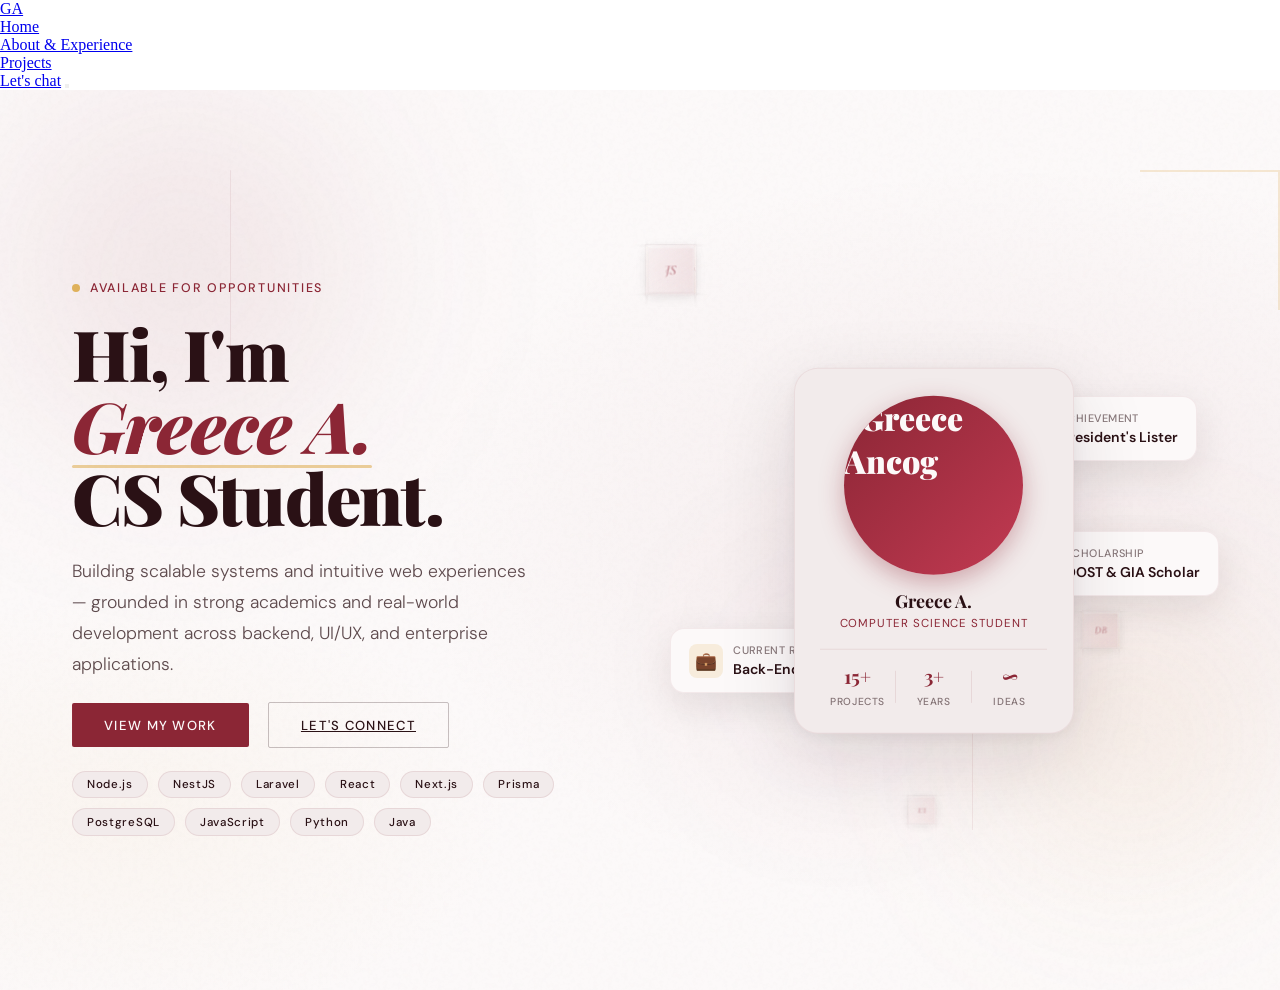
==== index.html @ cc5d1c31 "Convert React components to static HTML5" ====
<!DOCTYPE html>
<html lang="en">
<head>
    <meta charset="UTF-8">
    <meta name="viewport" content="width=device-width, initial-scale=1.0">
    <title>Prelim Milestone - Home</title>
    <!-- Globals -->
    <link rel="stylesheet" href="index.css">
    <link rel="stylesheet" href="App.css">
    <!-- Page Specific -->
    <link rel="stylesheet" href="CSS/Hero.css">
    <link rel="stylesheet" href="CSS/Footer.css">
</head>
<body>

    <!-- Add this directly under the <body> tag in all HTML files -->
    <nav class="navbar floating-pill" id="navbar">
        <div class="nav-container">
            <!-- Ensure GA links to your new index.html -->
            <a href="index.html" class="nav-logo">GA</a>

            <ul class="nav-links" id="nav-links">
                <!-- Point these to the correct physical files -->
                <li><a href="index.html">Home</a></li>
                <li><a href="about.html">About & Experience</a></li>
                <li><a href="projects.html">Projects</a></li>
            </ul>

            <div class="nav-actions">
                <!-- Keep the Let's Chat button pointing to the contact section on the projects page -->
                <a href="projects.html#contact" class="btn-chat">Let's chat</a>
                <button class="hamburger" id="hamburger" aria-label="Toggle navigation">
                    <span></span><span></span><span></span>
                </button>
            </div>
        </div>
    </nav>
<section class="hero-root">

    <!-- Background: Blobs -->
    <div class="blob blob-1 visible"></div>
    <div class="blob blob-2 visible"></div>
    <div class="blob blob-3 visible"></div>

    <!-- Background: Noise + Decorative -->
    <div class="grain"></div>
    <div class="deco-line deco-line-1"></div>
    <div class="deco-line deco-line-2"></div>
    <div class="deco-line deco-line-3"></div>
    <div class="corner-accent"></div>

    <!-- Background: 3D Cube Field (static placeholder cubes) -->
    <div class="cube-field">

        <div class="cube-wrapper visible" style="left: 15%; top: 20%; transform: translate(-50%, -50%); z-index: 2; --cube-size: 48px; --cube-half: 24px; --cube-opacity: 0.6; --cube-blur: 0px; --cube-duration: 4s; --cube-delay: 0s; --cube-rot-x: 20; --cube-rot-y: 30; --cube-rot-z: 10; --cube-glow: 0.4;">
            <div class="cube">
                <div class="face face--front"><span class="face-label">JS</span></div>
                <div class="face face--back"><span class="face-label">TS</span></div>
                <div class="face face--left"><span class="face-label">PY</span></div>
                <div class="face face--right"><span class="face-label">GO</span></div>
                <div class="face face--top"><span class="face-label">RX</span></div>
                <div class="face face--bottom"><span class="face-label">NX</span></div>
            </div>
        </div>

        <div class="cube-wrapper visible" style="left: 75%; top: 60%; transform: translate(-50%, -50%); z-index: 3; --cube-size: 36px; --cube-half: 18px; --cube-opacity: 0.5; --cube-blur: 1px; --cube-duration: 5s; --cube-delay: 1s; --cube-rot-x: 15; --cube-rot-y: 45; --cube-rot-z: 5; --cube-glow: 0.3;">
            <div class="cube">
                <div class="face face--front"><span class="face-label">DB</span></div>
                <div class="face face--back"><span class="face-label">SQ</span></div>
                <div class="face face--left"><span class="face-label">PG</span></div>
                <div class="face face--right"><span class="face-label">MG</span></div>
                <div class="face face--top"><span class="face-label">RD</span></div>
                <div class="face face--bottom"><span class="face-label">FR</span></div>
            </div>
        </div>

        <div class="cube-wrapper visible" style="left: 50%; top: 80%; transform: translate(-50%, -50%); z-index: 2; --cube-size: 28px; --cube-half: 14px; --cube-opacity: 0.4; --cube-blur: 2px; --cube-duration: 6s; --cube-delay: 2s; --cube-rot-x: 10; --cube-rot-y: 20; --cube-rot-z: 0; --cube-glow: 0.2;">
            <div class="cube">
                <div class="face face--front"><span class="face-label">UI</span></div>
                <div class="face face--back"><span class="face-label">UX</span></div>
                <div class="face face--left"><span class="face-label">CS</span></div>
                <div class="face face--right"><span class="face-label">AI</span></div>
                <div class="face face--top"><span class="face-label">ML</span></div>
                <div class="face face--bottom"><span class="face-label">DL</span></div>
            </div>
        </div>

    </div>

    <!-- Main Hero Body -->
    <div class="hero-body">

        <!-- Left Column -->
        <div class="hero-left text-front">

            <div class="tag-line visible">
                <div class="tag-dot"></div>
                <span class="tag-text">Available for Opportunities</span>
            </div>

            <h1 class="hero-heading visible">
                Hi, I'm<br />
                <em>Greece A.</em><br />
                CS Student.
            </h1>

            <p class="hero-sub visible">
                Building scalable systems and intuitive web experiences — grounded in strong academics and real-world development across backend, UI/UX, and enterprise applications.
            </p>

            <div class="hero-actions visible">
                <button
                    class="btn-primary"
                    onclick="const el = document.getElementById('ProjectsSection'); if (el) el.scrollIntoView({ behavior: 'smooth' });"
                >
                    View My Work
                </button>
                <a class="btn-ghost" href="https://www.linkedin.com/in/greece-ancog-712677287/?skipRedirect=true" target="_blank" rel="noopener noreferrer">Let's Connect</a>
            </div>

            <div class="hero-chips visible">
                <span class="chip">Node.js</span>
                <span class="chip">NestJS</span>
                <span class="chip">Laravel</span>
                <span class="chip">React</span>
                <span class="chip">Next.js</span>
                <span class="chip">Prisma</span>
                <span class="chip">PostgreSQL</span>
                <span class="chip">JavaScript</span>
                <span class="chip">Python</span>
                <span class="chip">Java</span>
            </div>

        </div>

        <!-- Right Column -->
        <div class="hero-right cards-behind visible">

            <div class="mini-card mini-card-1">
                <div class="mini-icon mini-icon-red">🏆</div>
                <div>
                    <span class="mini-label">Achievement</span>
                    <span class="mini-value">President's Lister</span>
                </div>
            </div>

            <div class="mini-card mini-card-2">
                <div class="mini-icon mini-icon-gold">💼</div>
                <div>
                    <span class="mini-label">Current Role</span>
                    <span class="mini-value">Back-End Developer, SYSDEV</span>
                </div>
            </div>

            <div class="mini-card mini-card-3">
                <div class="mini-icon mini-icon-rose">🎓</div>
                <div>
                    <span class="mini-label">Scholarship</span>
                    <span class="mini-value">DOST &amp; GIA Scholar</span>
                </div>
            </div>

            <div class="avatar-card">
                <div class="avatar-img">
                    <img
                        src="assets/GreecePic_1.jpg"
                        alt="Greece Ancog"
                        style="width: 100%; height: 100%; object-fit: cover; border-radius: 50%; display: block;"
                    />
                </div>
                <div class="avatar-name">Greece A.</div>
                <div class="avatar-role">Computer Science Student</div>
                <div class="avatar-stats">
                    <div class="stat">
                        <span class="stat-num">15+</span>
                        <span class="stat-label">Projects</span>
                    </div>
                    <div class="stat-div"></div>
                    <div class="stat">
                        <span class="stat-num">3+</span>
                        <span class="stat-label">Years</span>
                    </div>
                    <div class="stat-div"></div>
                    <div class="stat">
                        <span class="stat-num">∞</span>
                        <span class="stat-label">Ideas</span>
                    </div>
                </div>
            </div>

        </div>
    </div>

</section>

</body>
</html>
---- CSS/Hero.css ----
@import url('https://fonts.googleapis.com/css2?family=Playfair+Display:ital,wght@0,400;0,700;0,900;1,400;1,700&family=DM+Sans:wght@300;400;500&family=Cormorant+Garamond:ital,wght@0,300;0,600;1,300;1,600&display=swap');

/* Design Tokens — Hibiscus Bloom */
:root {
    --color-primary: #8B2635;
    --color-bg: #FCF9F9;
    --color-surface: #F2EBEB;
    --color-text: #2A1115;
    --color-accent: #DFB15B;
    --color-surface-glass: rgba(242, 235, 235, 0.22);
    --color-white-border: rgba(255, 255, 255, 0.28);
}

/* Dark mode variables for Hero section */
.dark :root {
    --color-primary: #c084fc;
    --color-bg: #16171d;
    --color-surface: #23242a;
    --color-text: #f3f4f6;
    --color-accent: #aa3bff;
    --color-surface-glass: rgba(35, 36, 42, 0.22);
    --color-white-border: rgba(255, 255, 255, 0.18);
}

/* Reset */
*,
*::before,
*::after {
    margin: 0;
    padding: 0;
    box-sizing: border-box;
}

html,
body {
    overflow-x: hidden;
    max-width: 100%;
}

.hero-root {
    width: 100%;
    min-height: 100svh;
    background: var(--color-bg);
    font-family: 'DM Sans', sans-serif;
    color: var(--color-text);
    overflow: hidden;
    position: relative;
    display: flex;
    flex-direction: column;
    background-image:
        radial-gradient(ellipse 70% 60% at 80% 50%, rgba(139, 38, 53, 0.065) 0%, transparent 70%),
        radial-gradient(ellipse 50% 40% at 10% 80%, rgba(223, 177, 91, 0.06) 0%, transparent 60%);
}

.blob {
    position: absolute;
    border-radius: 50%;
    filter: blur(90px);
    pointer-events: none;
    z-index: 0;
    opacity: 0;
    transition: opacity 1.2s ease;
    will-change: transform;
}

.blob.visible {
    opacity: 1;
}

.blob-1 {
    width: clamp(260px, 45vw, 520px);
    height: clamp(260px, 45vw, 520px);
    background: radial-gradient(circle, rgba(139, 38, 53, 0.13) 0%, transparent 70%);
    top: -80px;
    left: -80px;
    animation: drift1 14s ease-in-out infinite alternate;
}

.blob-2 {
    width: clamp(190px, 33vw, 380px);
    height: clamp(190px, 33vw, 380px);
    background: radial-gradient(circle, rgba(223, 177, 91, 0.15) 0%, transparent 70%);
    bottom: 60px;
    right: -40px;
    animation: drift2 11s ease-in-out infinite alternate;
}

.blob-3 {
    width: clamp(130px, 22vw, 260px);
    height: clamp(130px, 22vw, 260px);
    background: radial-gradient(circle, rgba(139, 38, 53, 0.08) 0%, transparent 70%);
    top: 50%;
    left: 55%;
    animation: drift3 17s ease-in-out infinite alternate;
}

@keyframes drift1 {
    from {
        transform: translate(0, 0) scale(1);
    }

    to {
        transform: translate(40px, 30px) scale(1.08);
    }
}

@keyframes drift2 {
    from {
        transform: translate(0, 0) scale(1);
    }

    to {
        transform: translate(-30px, -20px) scale(1.05);
    }
}

@keyframes drift3 {
    from {
        transform: translate(0, 0);
    }

    to {
        transform: translate(20px, 40px);
    }
}

.grain {
    position: absolute;
    inset: 0;
    z-index: 1;
    pointer-events: none;
    background-image: url("data:image/svg+xml,%3Csvg viewBox='0 0 200 200' xmlns='http://www.w3.org/2000/svg'%3E%3Cfilter id='n'%3E%3CfeTurbulence type='fractalNoise' baseFrequency='0.9' numOctaves='4' stitchTiles='stitch'/%3E%3C/filter%3E%3Crect width='100%25' height='100%25' filter='url(%23n)' opacity='0.04'/%3E%3C/svg%3E");
    opacity: 0.5;
}

.deco-line {
    position: absolute;
    pointer-events: none;
    z-index: 0;
    background: var(--color-primary);
    opacity: 0.08;
    border-radius: 2px;
}

.deco-line-1 {
    width: 1px;
    height: 180px;
    top: 80px;
    left: 18%;
    animation: lineFloat 8s ease-in-out infinite alternate;
}

.deco-line-2 {
    width: 1px;
    height: 100px;
    bottom: 160px;
    right: 24%;
    animation: lineFloat 12s ease-in-out infinite alternate-reverse;
}

.deco-line-3 {
    width: 80px;
    height: 1px;
    top: 38%;
    right: 14%;
    animation: lineFloat 10s ease-in-out infinite alternate;
}

@keyframes lineFloat {
    from {
        transform: translateY(0);
        opacity: 0.08;
    }

    to {
        transform: translateY(18px);
        opacity: 0.16;
    }
}

.corner-accent {
    position: absolute;
    top: 80px;
    right: 0;
    width: 140px;
    height: 140px;
    border-top: 2px solid rgba(223, 177, 91, 0.25);
    border-right: 2px solid rgba(223, 177, 91, 0.25);
    pointer-events: none;
    z-index: 0;
}

/* 3D CUBE FIELD */
.cube-field {
    position: absolute;
    inset: 0;
    left: 44%;
    z-index: 2;
    pointer-events: none;
    overflow: hidden;
}

.cube-wrapper {
    position: absolute;
    width: var(--cube-size);
    height: var(--cube-size);
    perspective: 900px;
    animation: cubeFloat var(--cube-duration) ease-in-out var(--cube-delay) infinite;
    opacity: 0;
    transition: opacity 0.8s ease, transform 0.12s ease-out;
}

.cube-wrapper.visible {
    opacity: 1;
}

@keyframes cubeFloat {

    0%,
    100% {
        margin-top: 0;
    }

    50% {
        margin-top: -14px;
    }
}


.cube {
    width: var(--cube-size);
    height: var(--cube-size);
    position: relative;
    transform-style: preserve-3d;
    filter: drop-shadow(0 0 18px var(--cube-glow)) blur(var(--cube-blur));
    animation: cubeRotate calc(var(--cube-duration) * 1.6s) linear infinite var(--cube-delay);
    perspective: 800px;
}

@keyframes cubeRotate {
    0% {
        transform: rotateX(0deg) rotateY(0deg) rotateZ(0deg);
    }

    100% {
        transform:
            rotateX(calc(360deg * var(--cube-rot-x))) rotateY(calc(360deg * var(--cube-rot-y))) rotateZ(calc(360deg * var(--cube-rot-z)));
    }
}


.face {
    position: absolute;
    width: var(--cube-size);
    height: var(--cube-size);
    backdrop-filter: blur(12px) saturate(1.4);
    -webkit-backdrop-filter: blur(12px) saturate(1.4);
    border: 1px solid var(--color-white-border);
    display: flex;
    align-items: center;
    justify-content: center;
    opacity: var(--cube-opacity);
    box-shadow: 0 2px 12px 0 rgba(42, 17, 21, 0.10);
    /* Add a slight 3D highlight */
    background-clip: padding-box;
    will-change: transform;
}


.face--front {
    transform: rotateY(0deg) translateZ(var(--cube-half));
    background: linear-gradient(145deg, rgba(255, 255, 255, 0.22), rgba(139, 38, 53, 0.10));
}

.face--back {
    transform: rotateY(180deg) translateZ(var(--cube-half));
    background: linear-gradient(145deg, rgba(139, 38, 53, 0.14), rgba(255, 255, 255, 0.06));
}

.face--right {
    transform: rotateY(90deg) translateZ(var(--cube-half));
    background: linear-gradient(145deg, rgba(255, 255, 255, 0.18), rgba(223, 177, 91, 0.10));
}

.face--left {
    transform: rotateY(-90deg) translateZ(var(--cube-half));
    background: linear-gradient(145deg, rgba(223, 177, 91, 0.08), rgba(255, 255, 255, 0.14));
}

.face--top {
    transform: rotateX(90deg) translateZ(var(--cube-half));
    background: linear-gradient(145deg, rgba(255, 255, 255, 0.32), rgba(242, 235, 235, 0.18));
}

.face--bottom {
    transform: rotateX(-90deg) translateZ(var(--cube-half));
    background: linear-gradient(145deg, rgba(42, 17, 21, 0.10), rgba(255, 255, 255, 0.06));
}

.face-label {
    font-family: 'Cormorant Garamond', serif;
    font-weight: 600;
    font-style: italic;
    color: rgba(139, 38, 53, 0.7);
    font-size: calc(var(--cube-size) * 0.28);
    user-select: none;
    letter-spacing: 0.02em;
    text-shadow: 0 1px 4px rgba(255, 255, 255, 0.6);
}

.hero-body {
    flex: 1;
    display: grid;
    grid-template-columns: 1fr 1fr;
    align-items: center;
    padding: clamp(80px, 10vh, 110px) clamp(20px, 6vw, 72px) clamp(40px, 6vh, 80px);
    min-height: 100svh;
    position: relative;
    z-index: 3;
    gap: clamp(16px, 3vw, 48px);
}

.cards-behind {
    z-index: 4;
    position: relative;
}

.text-front {
    z-index: 5;
    position: relative;
}

.hero-left {
    display: flex;
    flex-direction: column;
    gap: clamp(16px, 2.5vh, 28px);
    align-items: flex-start;
    text-align: left;
}

.tag-line {
    display: inline-flex;
    align-items: center;
    gap: 10px;
    opacity: 0;
    transform: translateY(20px);
    transition: opacity 0.6s ease 0.2s, transform 0.6s cubic-bezier(0.16, 1, 0.3, 1) 0.2s;
}

.tag-line.visible {
    opacity: 1;
    transform: translateY(0);
}

.tag-dot {
    width: 8px;
    height: 8px;
    border-radius: 50%;
    background: var(--color-accent);
    flex-shrink: 0;
    animation: pulse 2s ease-in-out infinite;
}

@keyframes pulse {

    0%,
    100% {
        transform: scale(1);
        opacity: 1;
    }

    50% {
        transform: scale(1.35);
        opacity: 0.7;
    }
}

.tag-text {
    font-size: clamp(0.65rem, 1.1vw, 0.78rem);
    font-weight: 500;
    letter-spacing: 0.14em;
    text-transform: uppercase;
    color: var(--color-primary);
}

.hero-heading {
    font-family: 'Playfair Display', serif;
    font-weight: 900;
    font-size: clamp(2.4rem, 5.5vw, 5.5rem);
    line-height: 1.02;
    letter-spacing: -0.02em;
    color: var(--color-text);
    opacity: 0;
    transform: translateY(30px);
    transition: opacity 0.7s ease 0.35s, transform 0.7s cubic-bezier(0.16, 1, 0.3, 1) 0.35s;
}

.hero-heading.visible {
    opacity: 1;
    transform: translateY(0);
}

.hero-heading em {
    font-style: italic;
    color: var(--color-primary);
    position: relative;
}

.hero-heading em::after {
    content: '';
    position: absolute;
    bottom: 4px;
    left: 0;
    right: 0;
    height: 3px;
    background: var(--color-accent);
    opacity: 0.6;
    border-radius: 2px;
}

.hero-sub {
    font-size: clamp(0.85rem, 1.4vw, 1.1rem);
    font-weight: 300;
    line-height: 1.75;
    color: var(--color-text);
    max-width: 460px;
    opacity: 0;
    transform: translateY(20px);
    transition: opacity 0.7s ease 0.5s, transform 0.7s cubic-bezier(0.16, 1, 0.3, 1) 0.5s;
}

.hero-sub.visible {
    opacity: 0.75;
    transform: translateY(0);
}

.hero-actions {
    display: flex;
    align-items: center;
    gap: clamp(10px, 1.5vw, 20px);
    flex-wrap: wrap;
    opacity: 0;
    transform: translateY(20px);
    transition: opacity 0.7s ease 0.65s, transform 0.7s cubic-bezier(0.16, 1, 0.3, 1) 0.65s;
}

.hero-actions.visible {
    opacity: 1;
    transform: translateY(0);
}

.btn-primary {
    font-family: 'DM Sans', sans-serif;
    font-size: clamp(0.72rem, 1.1vw, 0.82rem);
    font-weight: 500;
    letter-spacing: 0.1em;
    text-transform: uppercase;
    color: var(--color-bg);
    background: var(--color-primary);
    border: none;
    padding: clamp(11px, 1.5vh, 15px) clamp(20px, 2.5vw, 32px);
    border-radius: 2px;
    cursor: pointer;
    position: relative;
    overflow: hidden;
    z-index: 6;
    transition: transform 0.2s, box-shadow 0.2s;
}

.btn-primary::before {
    content: '';
    position: absolute;
    inset: 0;
    background: rgba(255, 255, 255, 0.1);
    transform: translateX(-100%);
    transition: transform 0.4s cubic-bezier(0.16, 1, 0.3, 1);
}

.btn-primary:hover::before {
    transform: translateX(0);
}

.btn-primary:hover {
    transform: translateY(-2px);
    box-shadow: 0 8px 28px rgba(139, 38, 53, 0.3);
}

.btn-ghost {
    font-family: 'DM Sans', sans-serif;
    font-size: clamp(0.72rem, 1.1vw, 0.82rem);
    font-weight: 500;
    letter-spacing: 0.1em;
    text-transform: uppercase;
    color: var(--color-text);
    background: transparent;
    border: 1px solid rgba(42, 17, 21, 0.25);
    padding: clamp(11px, 1.5vh, 15px) clamp(20px, 2.5vw, 32px);
    border-radius: 2px;
    cursor: pointer;
    position: relative;
    z-index: 6;
    transition: border-color 0.2s, color 0.2s, transform 0.2s;
}

.btn-ghost:hover {
    border-color: var(--color-primary);
    color: var(--color-primary);
    transform: translateY(-2px);
}

.hero-chips {
    display: flex;
    flex-wrap: wrap;
    gap: clamp(6px, 0.8vw, 10px);
    opacity: 0;
    transform: translateY(16px);
    transition: opacity 0.7s ease 0.8s, transform 0.7s cubic-bezier(0.16, 1, 0.3, 1) 0.8s;
}

.hero-chips.visible {
    opacity: 1;
    transform: translateY(0);
}

.chip {
    font-size: clamp(0.64rem, 0.9vw, 0.72rem);
    font-weight: 500;
    letter-spacing: 0.06em;
    padding: clamp(4px, 0.6vh, 6px) clamp(10px, 1.2vw, 14px);
    border-radius: 100px;
    background: var(--color-surface);
    color: var(--color-text);
    border: 1px solid rgba(139, 38, 53, 0.1);
    transition: background 0.2s, border-color 0.2s, color 0.2s, transform 0.18s;
    cursor: default;
}

.chip:hover {
    background: var(--color-primary);
    color: var(--color-bg);
    border-color: var(--color-primary);
    transform: translateY(-2px);
}

.hero-right {
    display: flex;
    align-items: center;
    justify-content: center;
    position: relative;
    height: clamp(340px, 50vh, 560px);
    opacity: 0;
    transform: translateX(40px);
    transition: opacity 0.9s ease 0.4s, transform 0.9s cubic-bezier(0.16, 1, 0.3, 1) 0.4s;
}

.hero-right.visible {
    opacity: 1;
    transform: translateX(0);
}

.avatar-card {
    position: absolute;
    width: clamp(210px, 22vw, 280px);
    background: var(--color-surface);
    border-radius: 24px;
    padding: clamp(20px, 3vh, 32px) clamp(16px, 2vw, 28px) clamp(16px, 2.5vh, 24px);
    box-shadow: 0 24px 80px rgba(42, 17, 21, 0.12), 0 4px 16px rgba(42, 17, 21, 0.06);
    top: 50%;
    left: 50%;
    transform: translate(-50%, -52%);
    z-index: 3;
    border: 1px solid rgba(139, 38, 53, 0.08);
}

/* Make avatar image fill the container and be as large as possible */
.avatar-img {
    width: clamp(120px, 14vw, 180px);
    height: clamp(120px, 14vw, 180px);
    border-radius: 50%;
    background: linear-gradient(135deg, var(--color-primary) 0%, #c23a52 100%);
    display: flex;
    align-items: center;
    justify-content: center;
    margin: 0 auto clamp(10px, 1.5vh, 16px);
    font-family: 'Playfair Display', serif;
    font-size: clamp(1.4rem, 2.5vw, 2rem);
    font-weight: 900;
    color: var(--color-bg);
    box-shadow: 0 8px 24px rgba(139, 38, 53, 0.35);
    position: relative;
    overflow: hidden;
}

.avatar-img::after {
    content: '';
    position: absolute;
    inset: -3px;
    border-radius: 50%;
    border: 2px solid var(--color-accent);
    opacity: 0.6;
    animation: ringPulse 3s ease-in-out infinite;
}

@keyframes ringPulse {

    0%,
    100% {
        transform: scale(1);
        opacity: 0.6;
    }

    50% {
        transform: scale(1.06);
        opacity: 0.2;
    }
}

.avatar-name {
    font-family: 'Playfair Display', serif;
    font-size: clamp(0.95rem, 1.4vw, 1.15rem);
    font-weight: 700;
    text-align: center;
    color: var(--color-text);
    margin-bottom: 4px;
}

.avatar-role {
    font-size: clamp(0.62rem, 0.9vw, 0.75rem);
    font-weight: 400;
    text-align: center;
    color: var(--color-primary);
    letter-spacing: 0.08em;
    text-transform: uppercase;
    margin-bottom: clamp(12px, 2vh, 20px);
}

.avatar-stats {
    display: grid;
    grid-template-columns: 1fr 1px 1fr 1px 1fr;
    align-items: center;
    border-top: 1px solid rgba(139, 38, 53, 0.1);
    padding-top: clamp(10px, 1.5vh, 16px);
}

.stat {
    text-align: center;
}

.stat-num {
    font-family: 'Playfair Display', serif;
    font-size: clamp(1rem, 1.5vw, 1.2rem);
    font-weight: 700;
    color: var(--color-primary);
    display: block;
}

.stat-label {
    font-size: clamp(0.56rem, 0.8vw, 0.65rem);
    font-weight: 500;
    letter-spacing: 0.06em;
    text-transform: uppercase;
    color: var(--color-text);
    opacity: 0.55;
}

.stat-div {
    width: 1px;
    height: 32px;
    background: rgba(139, 38, 53, 0.1);
}

.mini-card {
    position: absolute;
    background: var(--color-bg);
    border-radius: 14px;
    padding: clamp(10px, 1.5vh, 14px) clamp(12px, 1.5vw, 18px);
    box-shadow: 0 12px 40px rgba(42, 17, 21, 0.1);
    border: 1px solid rgba(139, 38, 53, 0.08);
    display: flex;
    align-items: center;
    gap: 10px;
    white-space: nowrap;
}

.mini-card-1 {
    top: 14%;
    right: 2%;
    animation: floatA 6s ease-in-out infinite;
}

.mini-card-2 {
    bottom: 20%;
    left: 2%;
    animation: floatB 7s ease-in-out infinite;
}

.mini-card-3 {
    top: 44%;
    right: -2%;
    animation: floatC 5s ease-in-out infinite;
}

@keyframes floatA {

    0%,
    100% {
        transform: translateY(0);
    }

    50% {
        transform: translateY(-10px);
    }
}

@keyframes floatB {

    0%,
    100% {
        transform: translateY(0);
    }

    50% {
        transform: translateY(8px);
    }
}

@keyframes floatC {

    0%,
    100% {
        transform: translateY(0);
    }

    50% {
        transform: translateY(-6px);
    }
}

.mini-icon {
    width: 34px;
    height: 34px;
    border-radius: 8px;
    display: flex;
    align-items: center;
    justify-content: center;
    font-size: 1.1rem;
    flex-shrink: 0;
}

.mini-icon-red {
    background: rgba(139, 38, 53, 0.12);
}

.mini-icon-gold {
    background: rgba(223, 177, 91, 0.18);
}

.mini-icon-rose {
    background: rgba(242, 235, 235, 0.9);
    border: 1px solid rgba(139, 38, 53, 0.1);
}

.mini-label {
    font-size: 0.68rem;
    font-weight: 500;
    letter-spacing: 0.04em;
    text-transform: uppercase;
    color: var(--color-text);
    opacity: 0.55;
    display: block;
    margin-bottom: 1px;
}

.mini-value {
    font-size: clamp(0.78rem, 1.1vw, 0.88rem);
    font-weight: 600;
    color: var(--color-text);
}

/* Responsiveness */

@media (min-width: 768px) and (max-width: 1024px) {
    .mini-card {
        display: none;
    }

    .hero-body {
        grid-template-columns: 55fr 45fr;
        gap: clamp(12px, 2vw, 28px);
    }

    .hero-right {
        height: clamp(300px, 44vh, 460px);
    }

    .avatar-card {
        width: clamp(190px, 26vw, 250px);
    }

    .mini-card-3 {
        right: 0;
    }


    @keyframes drift1 {
        from {
            transform: translate(0, 0) scale(1);
        }

        to {
            transform: translate(20px, 15px) scale(1.04);
        }
    }

    @keyframes drift2 {
        from {
            transform: translate(0, 0) scale(1);
        }

        to {
            transform: translate(-15px, -10px) scale(1.03);
        }
    }

    @keyframes drift3 {
        from {
            transform: translate(0, 0);
        }

        to {
            transform: translate(10px, 20px);
        }
    }


    @keyframes floatA {

        0%,
        100% {
            transform: translateY(0);
        }

        50% {
            transform: translateY(-5px);
        }
    }

    @keyframes floatB {

        0%,
        100% {
            transform: translateY(0);
        }

        50% {
            transform: translateY(4px);
        }
    }

    @keyframes floatC {

        0%,
        100% {
            transform: translateY(0);
        }

        50% {
            transform: translateY(-3px);
        }
    }

    @keyframes cubeFloat {

        0%,
        100% {
            margin-top: 0;
        }

        50% {
            margin-top: -7px;
        }
    }
}

@media (max-width: 767px) {
    .mini-card {
        display: none;
    }

    .hero-root {
        overflow-x: clip;
    }

    .hero-body {
        grid-template-columns: 1fr;
        padding: clamp(72px, 12vh, 96px) clamp(20px, 5vw, 32px) clamp(32px, 6vh, 60px);
        min-height: auto;
        gap: clamp(32px, 6vh, 48px);
        align-items: start;
    }

    .hero-left {
        order: 1;
        align-items: flex-start;
        text-align: left;
    }

    .hero-right {
        order: 2;
    }

    .hero-sub {
        max-width: 100%;
    }

    .cards-behind {
        z-index: 2;
        pointer-events: none;
    }

    .text-front {
        z-index: 3;
    }

    .hero-right {
        height: clamp(280px, 52vw, 360px);
        width: 100%;
        transform: none !important;
        opacity: 1 !important;
    }

    .avatar-card {
        width: clamp(180px, 58vw, 230px);
        top: 50%;
        left: 50%;
        transform: translate(-50%, -50%);
    }

    .mini-card-1 {
        top: 4%;
        right: 4%;
    }

    .mini-card-2 {
        bottom: 4%;
        left: 4%;
    }

    .mini-card-3 {
        display: none;
    }

    .cube-field {
        left: 0;
        opacity: 0.28;
    }

    @keyframes drift1 {
        from {
            transform: translate(0, 0) scale(1);
        }

        to {
            transform: translate(10px, 8px) scale(1.02);
        }
    }

    @keyframes drift2 {
        from {
            transform: translate(0, 0) scale(1);
        }

        to {
            transform: translate(-8px, -6px) scale(1.02);
        }
    }

    @keyframes drift3 {
        from {
            transform: translate(0, 0);
        }

        to {
            transform: translate(6px, 10px);
        }
    }

    @keyframes floatA {

        0%,
        100% {
            transform: translateY(0);
        }

        50% {
            transform: translateY(-3px);
        }
    }

    @keyframes floatB {

        0%,
        100% {
            transform: translateY(0);
        }

        50% {
            transform: translateY(2px);
        }
    }

    @keyframes cubeFloat {

        0%,
        100% {
            margin-top: 0;
        }

        50% {
            margin-top: -4px;
        }
    }

    .deco-line-1,
    .deco-line-2,
    .deco-line-3 {
        display: none;
    }

    .corner-accent {
        display: none;
    }

    .scroll-hint {
        left: 50%;
        transform: translateX(-50%);
    }
}

@media (max-width: 380px) {
    h1.hero-heading.visible {
        margin-top: 30px;
    }
    
    .mini-card {
        display: none;
    }

    .hero-body {
        padding: 68px 16px 28px;
    }

    .hero-right {
        height: clamp(240px, 48vw, 300px);
    }

    .avatar-card {
        width: clamp(160px, 70vw, 200px);
    }

    .mini-card-1,
    .mini-card-2 {
        display: none;
    }

    .tag-line {
        display: none;
    }
}

@media (prefers-reduced-motion: reduce) {

    .cube,
    .cube-wrapper,
    .blob-1,
    .blob-2,
    .blob-3,
    .tag-dot,
    .scroll-line,
    .mini-card-1,
    .mini-card-2,
    .mini-card-3,
    .deco-line-1,
    .deco-line-2,
    .deco-line-3,
    .avatar-img::after {
        animation: none !important;
        transition: none !important;
    }

    .tag-line,
    .hero-heading,
    .hero-sub,
    .hero-actions,
    .hero-chips,
    .hero-right,
    .cube-wrapper,
    .blob,
    .scroll-hint {
        opacity: 1 !important;
        transform: none !important;
    }
}
---- CSS/Footer.css ----
:root {
  --color-bg:      #FCF9F9;
  --color-primary: #8B2635;
  --color-text:    #2A1115;
  --color-accent:  #DFB15B;
  --color-surface: #F2EBEB;

  --footer-height:    108px;
  --game-height:       64px;
  --footer-radius:     0px;
  --footer-blur:       14px;
  --footer-bg-opacity: 0.62;
  --border-color:      rgba(139, 38, 53, 0.18);
  --glow-spread:       0 0 18px rgba(223, 177, 91, 0.22);
}

/* ── Wrapper ──────────────────────────────────────────────────────────────── */
.footer-glass {
  position: relative;
  width: 100%;
  bottom: 0;
  left: 0;
  right: 0;

  background: rgba(252, 249, 249, var(--footer-bg-opacity));
  backdrop-filter: blur(var(--footer-blur)) saturate(160%);
  -webkit-backdrop-filter: blur(var(--footer-blur)) saturate(160%);

  border-top: 1px solid var(--border-color);
  box-shadow:
    0 -1px 0 0 rgba(139, 38, 53, 0.10),
    0 -4px 24px 0 rgba(139, 38, 53, 0.06),
    inset 0 1px 0 0 rgba(255,255,255,0.55);

  font-family: 'Georgia', 'Times New Roman', serif;
  color: rgba(42, 17, 21, 0.72);
  overflow: hidden;

  isolation: isolate;
}

.footer-glass::before {
  content: "";
  position: absolute;
  inset: 0;
  background-image: url("data:image/svg+xml,%3Csvg xmlns='http://www.w3.org/2000/svg' width='200' height='200'%3E%3Cfilter id='n'%3E%3CfeTurbulence type='fractalNoise' baseFrequency='0.75' numOctaves='4' stitchTiles='stitch'/%3E%3C/filter%3E%3Crect width='200' height='200' filter='url(%23n)' opacity='0.04'/%3E%3C/svg%3E");
  background-size: 180px;
  pointer-events: none;
  z-index: 0;
  opacity: 0.55;
}

/* ── Game Zone ────────────────────────────────────────────────────────────── */
.footer-game {
  position: relative;
  width: 100%;
  height: 140px;
  cursor: pointer;
  user-select: none;
  overflow: hidden;

  border-bottom: 1px solid var(--border-color);

  box-shadow: 0 1px 0 0 rgba(223, 177, 91, 0.10) inset;
  z-index: 1;
}

.footer-game::after {
  content: "";
  position: absolute;
  bottom: 0;
  left: -60%;
  width: 60%;
  height: 1px;
  background: linear-gradient(
    90deg,
    transparent,
    rgba(223, 177, 91, 0.55),
    transparent
  );
  animation: ground-shimmer 4s linear infinite;
  pointer-events: none;
}

@keyframes ground-shimmer {
  0%   { left: -60%; }
  100% { left: 110%; }
}

/* ── Canvas ───────────────────────────────────────────────────────────────── */
.footer-game__canvas {
  display: block;
  width: 100%;
  height: 140px;
  image-rendering: pixelated;
}

/* ── Live score badge ─────────────────────────────────────────────────────── */
.footer-game__score-live {
  position: absolute;
  top: 6px;
  right: 12px;
  font-family: 'Courier New', Courier, monospace;
  font-size: 11px;
  font-weight: 700;
  letter-spacing: 0.12em;
  color: rgba(139, 38, 53, 0.42);
  pointer-events: none;
}

/* ── Game Over overlay ────────────────────────────────────────────────────── */
.footer-game__overlay {
  position: absolute;
  inset: 0;
  display: flex;
  flex-direction: column;
  align-items: center;
  justify-content: center;
  gap: 2px;
  background: rgba(252, 249, 249, 0.82);
  backdrop-filter: blur(4px);
  -webkit-backdrop-filter: blur(4px);
  animation: overlay-in 0.22s ease;
  pointer-events: none;
}

@keyframes overlay-in {
  from { opacity: 0; transform: translateY(4px); }
  to   { opacity: 1; transform: translateY(0);   }
}

.footer-game__over-title {
  font-family: 'Georgia', serif;
  font-size: 13px;
  font-style: italic;
  color: var(--color-primary);
  letter-spacing: 0.04em;
}

.footer-game__over-score {
  font-family: 'Courier New', Courier, monospace;
  font-size: 20px;
  font-weight: 700;
  color: var(--color-primary);
  letter-spacing: 0.18em;
  line-height: 1;
}

.footer-game__over-cta {
  font-size: 9.5px;
  letter-spacing: 0.14em;
  text-transform: uppercase;
  color: rgba(42, 17, 21, 0.38);
  margin-top: 2px;
}

/* ── Footer Content Row ───────────────────────────────────────────────────── */
.footer-content {
  display: flex;
  align-items: center;
  justify-content: space-between;
  padding: 10px 28px 14px;
  gap: 12px;
  position: relative;
  z-index: 1;
}

/* ── Left ─────────────────────────────────────────────────────────────────── */
.footer-left {
  font-size: 11px;
  letter-spacing: 0.05em;
  color: rgba(42, 17, 21, 0.52);
  white-space: nowrap;
  flex: 1;
}

/* ── Center ───────────────────────────────────────────────────────────────── */
.footer-center {
  font-size: 10.5px;
  font-style: italic;
  letter-spacing: 0.06em;
  color: rgba(42, 17, 21, 0.38);
  text-align: center;
  flex: 2;
  white-space: nowrap;
}

/* ── Right ────────────────────────────────────────────────────────────────── */
.footer-right {
  display: flex;
  align-items: center;
  gap: 6px;
  flex: 1;
  justify-content: flex-end;
}

.footer-dot {
  color: rgba(42, 17, 21, 0.22);
  font-size: 10px;
  select: none;
}

/* ── Links ────────────────────────────────────────────────────────────────── */
.footer-link {
  font-size: 11px;
  letter-spacing: 0.08em;
  text-transform: uppercase;
  color: rgba(42, 17, 21, 0.52);
  text-decoration: none;
  padding: 2px 0;
  position: relative;
  transition:
    color 0.22s ease,
    text-shadow 0.22s ease;
}

.footer-link::after {
  content: "";
  position: absolute;
  left: 0;
  bottom: 0;
  width: 0%;
  height: 1px;
  background: var(--color-primary);
  transition: width 0.26s cubic-bezier(0.25, 0.46, 0.45, 0.94);
}

.footer-link:hover {
  color: var(--color-primary);
  text-shadow: var(--glow-spread);
}

.footer-link:hover::after {
  width: 100%;
}

/* ── Responsive ───────────────────────────────────────────────────────────── */
@media (max-width: 640px) {
  .footer-content {
    flex-direction: column;
    align-items: center;
    gap: 6px;
    padding: 10px 16px 14px;
  }

  .footer-game {
    display: none;
  }

  .footer-left,
  .footer-center,
  .footer-right {
    flex: unset;
    justify-content: center;
    text-align: center;
    white-space: normal;
  }

  .footer-right {
    gap: 8px;
  }
}

/* ── Reduced motion ───────────────────────────────────────────────────────── */
@media (prefers-reduced-motion: reduce) {
  .footer-game::after {
    animation: none;
  }

  .footer-game__overlay {
    animation: none;
  }

  .footer-link::after {
    transition: none;
  }

  .footer-link {
    transition: none;
  }
}
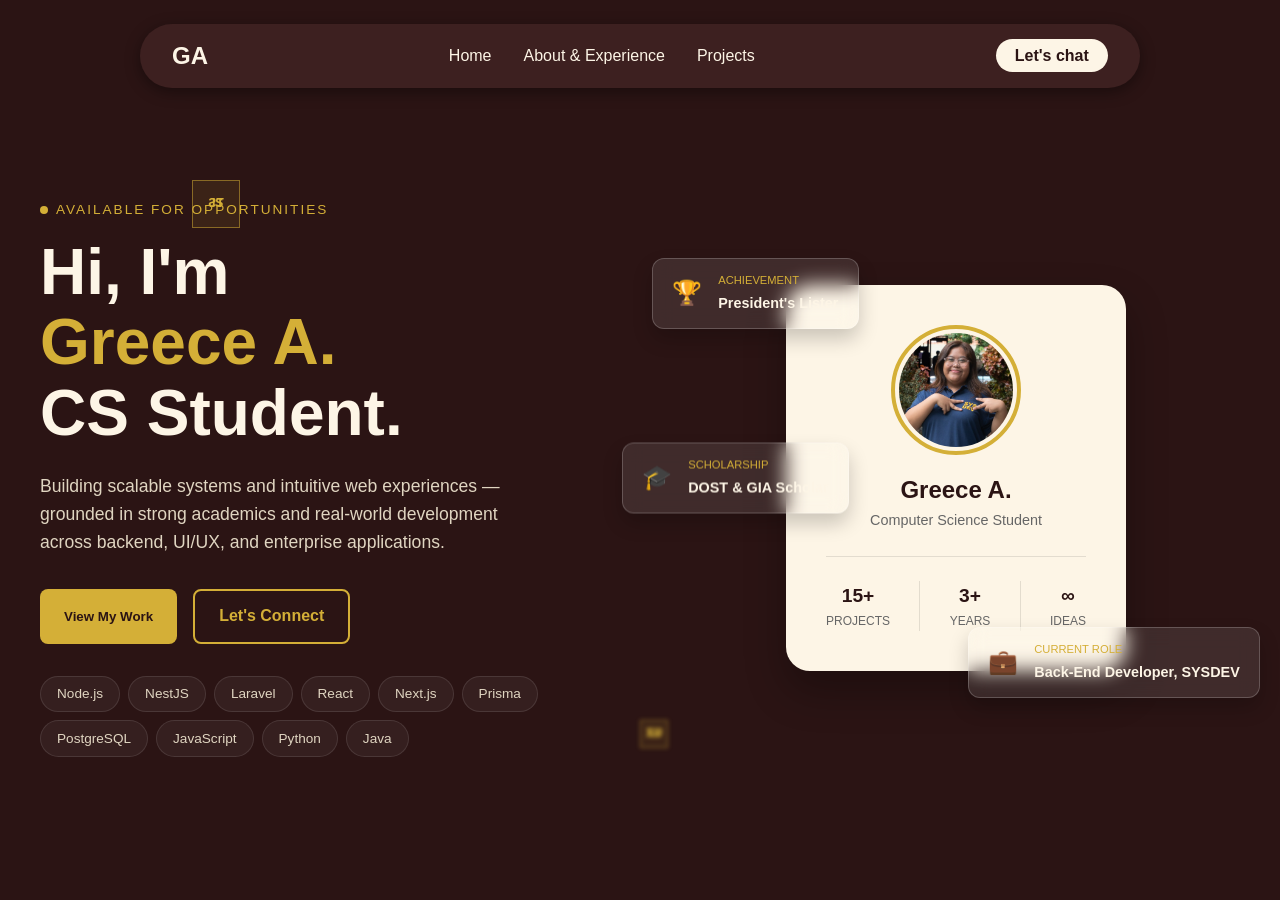
==== commit 1fe5468c: "Remove existing CSS styles and reset to default for a fresh start" ====
--- a/index.html
+++ b/index.html
@@ -4,52 +4,42 @@
     <meta charset="UTF-8">
     <meta name="viewport" content="width=device-width, initial-scale=1.0">
     <title>Prelim Milestone - Home</title>
-    <!-- Globals -->
-    <link rel="stylesheet" href="index.css">
-    <link rel="stylesheet" href="App.css">
-    <!-- Page Specific -->
-    <link rel="stylesheet" href="CSS/Hero.css">
-    <link rel="stylesheet" href="CSS/Footer.css">
+    
+    <link rel="stylesheet" href="index-style.css">
 </head>
 <body>
 
-    <!-- Add this directly under the <body> tag in all HTML files -->
-    <nav class="navbar floating-pill" id="navbar">
-        <div class="nav-container">
-            <!-- Ensure GA links to your new index.html -->
-            <a href="index.html" class="nav-logo">GA</a>
+<nav class="navbar floating-pill" id="navbar">
+    <div class="nav-container">
+        <a href="index.html" class="nav-logo">GA</a>
 
-            <ul class="nav-links" id="nav-links">
-                <!-- Point these to the correct physical files -->
-                <li><a href="index.html">Home</a></li>
-                <li><a href="about.html">About & Experience</a></li>
-                <li><a href="projects.html">Projects</a></li>
-            </ul>
+        <ul class="nav-links" id="nav-links">
+            <li><a href="index.html">Home</a></li>
+            <li><a href="about.html">About & Experience</a></li>
+            <li><a href="projects.html">Projects</a></li>
+        </ul>
 
-            <div class="nav-actions">
-                <!-- Keep the Let's Chat button pointing to the contact section on the projects page -->
-                <a href="projects.html#contact" class="btn-chat">Let's chat</a>
-                <button class="hamburger" id="hamburger" aria-label="Toggle navigation">
-                    <span></span><span></span><span></span>
-                </button>
-            </div>
+        <div class="nav-actions">
+            <a href="projects.html#contact" class="btn-chat">Let's chat</a>
+            <button class="hamburger" id="hamburger" aria-label="Toggle navigation">
+                <span></span><span></span><span></span>
+            </button>
         </div>
-    </nav>
+    </div>
+</nav>
+
 <section class="hero-root">
 
-    <!-- Background: Blobs -->
     <div class="blob blob-1 visible"></div>
     <div class="blob blob-2 visible"></div>
     <div class="blob blob-3 visible"></div>
 
-    <!-- Background: Noise + Decorative -->
     <div class="grain"></div>
     <div class="deco-line deco-line-1"></div>
     <div class="deco-line deco-line-2"></div>
     <div class="deco-line deco-line-3"></div>
     <div class="corner-accent"></div>
 
-    <!-- Background: 3D Cube Field (static placeholder cubes) -->
     <div class="cube-field">
 
         <div class="cube-wrapper visible" style="left: 15%; top: 20%; transform: translate(-50%, -50%); z-index: 2; --cube-size: 48px; --cube-half: 24px; --cube-opacity: 0.6; --cube-blur: 0px; --cube-duration: 4s; --cube-delay: 0s; --cube-rot-x: 20; --cube-rot-y: 30; --cube-rot-z: 10; --cube-glow: 0.4;">
--- a/index-style.css
+++ b/index-style.css
@@ -0,0 +1,140 @@
+
+:root {
+    --bg-color: #2b1414;      /* Deep Maroon */
+    --surface-color: #3d2020;
+    --text-main: #fdf5e6;     /* Cream */
+    --text-muted: #e0d5c1;
+    --accent-gold: #d4af37;
+    --font-main: 'Segoe UI', Tahoma, Geneva, Verdana, sans-serif;
+}
+
+* { margin: 0; padding: 0; box-sizing: border-box; }
+body { background-color: var(--bg-color); color: var(--text-main); font-family: var(--font-main); line-height: 1.6; overflow-x: hidden; }
+
+.navbar.floating-pill { position: fixed; top: 1.5rem; left: 50%; transform: translateX(-50%); width: 90%; max-width: 1000px; background-color: var(--surface-color); border-radius: 50px; box-shadow: 0 4px 15px rgba(0, 0, 0, 0.4); z-index: 1000; padding: 0.8rem 2rem; }
+.nav-container { display: flex; justify-content: space-between; align-items: center; }
+.nav-logo { font-size: 1.5rem; font-weight: bold; color: var(--text-main); text-decoration: none; }
+.nav-links { display: flex; gap: 2rem; list-style: none; }
+.nav-links a { color: var(--text-main); text-decoration: none; transition: color 0.2s; }
+.nav-links a:hover { color: var(--accent-gold); }
+.btn-chat { background-color: var(--text-main); color: var(--bg-color); padding: 0.5rem 1.2rem; border-radius: 20px; font-weight: bold; text-decoration: none; }
+.hamburger { display: none; }
+
+.hero-root { position: relative; min-height: 100vh; display: flex; align-items: center; justify-content: center; padding: 120px 2rem 4rem 2rem; overflow: hidden; }
+.hero-body { display: flex; flex-direction: column; gap: 4rem; max-width: 1200px; width: 100%; z-index: 10; position: relative; }
+
+@media (min-width: 900px) {
+    .hero-body { flex-direction: row; align-items: center; }
+    .hero-left, .hero-right { flex: 1; }
+}
+
+/* --- Hero Text (Left Side) --- */
+.tag-line { color: var(--accent-gold); text-transform: uppercase; letter-spacing: 2px; font-size: 0.85rem; margin-bottom: 1rem; display: flex; align-items: center; gap: 0.5rem; }
+.tag-dot { width: 8px; height: 8px; background: var(--accent-gold); border-radius: 50%; }
+.hero-heading { font-size: clamp(3rem, 5vw, 4.5rem); line-height: 1.1; margin-bottom: 1.5rem; }
+.hero-heading em { color: var(--accent-gold); font-style: normal; }
+.hero-sub { font-size: 1.1rem; color: var(--text-muted); margin-bottom: 2rem; max-width: 500px; }
+
+/* Buttons */
+.hero-actions { display: flex; gap: 1rem; margin-bottom: 2rem; }
+.btn-primary { background: var(--accent-gold); color: var(--bg-color); padding: 0.8rem 1.5rem; border-radius: 8px; border: none; font-weight: bold; cursor: pointer; text-decoration: none; }
+.btn-ghost { background: transparent; color: var(--accent-gold); border: 2px solid var(--accent-gold); padding: 0.8rem 1.5rem; border-radius: 8px; font-weight: bold; text-decoration: none; }
+
+/* Chips */
+.hero-chips { display: flex; flex-wrap: wrap; gap: 0.5rem; }
+.chip { background: rgba(255,255,255,0.05); border: 1px solid rgba(255,255,255,0.1); padding: 0.4rem 1rem; border-radius: 20px; font-size: 0.85rem; color: var(--text-muted); }
+
+/* --- Hero Cards (Right Side) --- */
+.hero-right { position: relative; display: flex; justify-content: center; align-items: center; min-height: 400px; }
+
+/* Main Avatar Card */
+.avatar-card { background: var(--text-main); color: var(--bg-color); padding: 2.5rem; border-radius: 24px; text-align: center; box-shadow: 0 20px 40px rgba(0,0,0,0.3); z-index: 5; width: 100%; max-width: 340px; }
+.avatar-img { width: 130px; height: 130px; margin: 0 auto 1rem auto; border: 4px solid var(--accent-gold); border-radius: 50%; padding: 4px; overflow: hidden; }
+.avatar-name { font-size: 1.5rem; font-weight: bold; color: var(--bg-color); }
+.avatar-role { color: #666; font-size: 0.9rem; margin-bottom: 1.5rem; }
+
+.avatar-stats { display: flex; justify-content: space-between; padding-top: 1.5rem; border-top: 1px solid rgba(0,0,0,0.1); }
+.stat { display: flex; flex-direction: column; align-items: center; }
+.stat-num { font-size: 1.2rem; font-weight: bold; color: var(--bg-color); }
+.stat-label { font-size: 0.75rem; color: #666; text-transform: uppercase; }
+.stat-div { width: 1px; background: rgba(0,0,0,0.1); }
+
+/* Floating Mini Cards */
+.mini-card { position: absolute; background: rgba(255,255,255,0.1); backdrop-filter: blur(10px); border: 1px solid rgba(255,255,255,0.2); padding: 0.8rem 1.2rem; border-radius: 12px; display: flex; align-items: center; gap: 1rem; z-index: 6; box-shadow: 0 10px 20px rgba(0,0,0,0.2); width: max-content; }
+.mini-card-1 { top: -20px; left: -20px; }
+.mini-card-2 { bottom: -20px; right: -20px; }
+.mini-card-3 { top: 50%; left: -50px; transform: translateY(-50%); }
+
+.mini-icon { font-size: 1.5rem; }
+.mini-label { display: block; font-size: 0.7rem; text-transform: uppercase; color: var(--accent-gold); }
+.mini-value { font-size: 0.9rem; font-weight: bold; }
+
+/* Hide mini cards on very small screens to prevent overflow */
+@media (max-width: 500px) { .mini-card { display: none; } }
+
+/* --- 3D Cubes (Background) --- */
+.cube-field { position: absolute; inset: 0; pointer-events: none; }
+.cube-wrapper { position: absolute; transform-style: preserve-3d; opacity: var(--cube-opacity); filter: blur(var(--cube-blur)); }
+.cube { position: relative; width: var(--cube-size); height: var(--cube-size); transform-style: preserve-3d; animation: rotate3D var(--cube-duration) infinite linear; animation-delay: var(--cube-delay); }
+.face { position: absolute; width: 100%; height: 100%; background: rgba(212, 175, 55, 0.05); border: 1px solid rgba(212, 175, 55, 0.3); display: flex; align-items: center; justify-content: center; font-size: 12px; color: var(--accent-gold); font-weight: bold; }
+
+.face--front  { transform: translateZ(var(--cube-half)); }
+.face--back   { transform: rotateY(180deg) translateZ(var(--cube-half)); }
+.face--right  { transform: rotateY(90deg) translateZ(var(--cube-half)); }
+.face--left   { transform: rotateY(-90deg) translateZ(var(--cube-half)); }
+.face--top    { transform: rotateX(90deg) translateZ(var(--cube-half)); }
+.face--bottom { transform: rotateX(-90deg) translateZ(var(--cube-half)); }
+
+@keyframes rotate3D { 
+    0% { transform: rotateX(calc(var(--cube-rot-x) * 1deg)) rotateY(0deg) rotateZ(calc(var(--cube-rot-z) * 1deg)); } 
+    100% { transform: rotateX(calc(var(--cube-rot-x) * 1deg)) rotateY(360deg) rotateZ(calc(var(--cube-rot-z) * 1deg)); } 
+}
+
+/* Failsafe Reveal Animation */
+.visible { animation: fadeIn 1s ease-out forwards; }
+@keyframes fadeIn { from { opacity: 0; transform: translateY(20px); } to { opacity: 1; transform: translateY(0); } }
+
+
+@media (max-width: 768px) {
+    .hamburger {
+        display: flex;
+        flex-direction: column;
+        justify-content: center;
+        gap: 5px;
+        background: transparent;
+        border: none;
+        cursor: pointer;
+        padding: 0.5rem;
+    }
+    
+    .hamburger span {
+        width: 25px;
+        height: 3px;
+        background-color: var(--text-main);
+        border-radius: 2px;
+        transition: 0.3s ease;
+    }
+
+    .nav-links {
+        display: none; /* Hidden by default */
+        flex-direction: column;
+        position: absolute;
+        top: 110%; /* Positions it directly below the pill */
+        left: 0;
+        width: 100%;
+        background-color: var(--surface-color);
+        padding: 1.5rem 0;
+        border-radius: 20px;
+        text-align: center;
+        box-shadow: 0 10px 30px rgba(0, 0, 0, 0.5);
+        gap: 1.5rem;
+    }
+
+    .nav-links.open {
+        display: flex;
+    }
+
+    .btn-chat {
+        display: none;
+    }
+}
